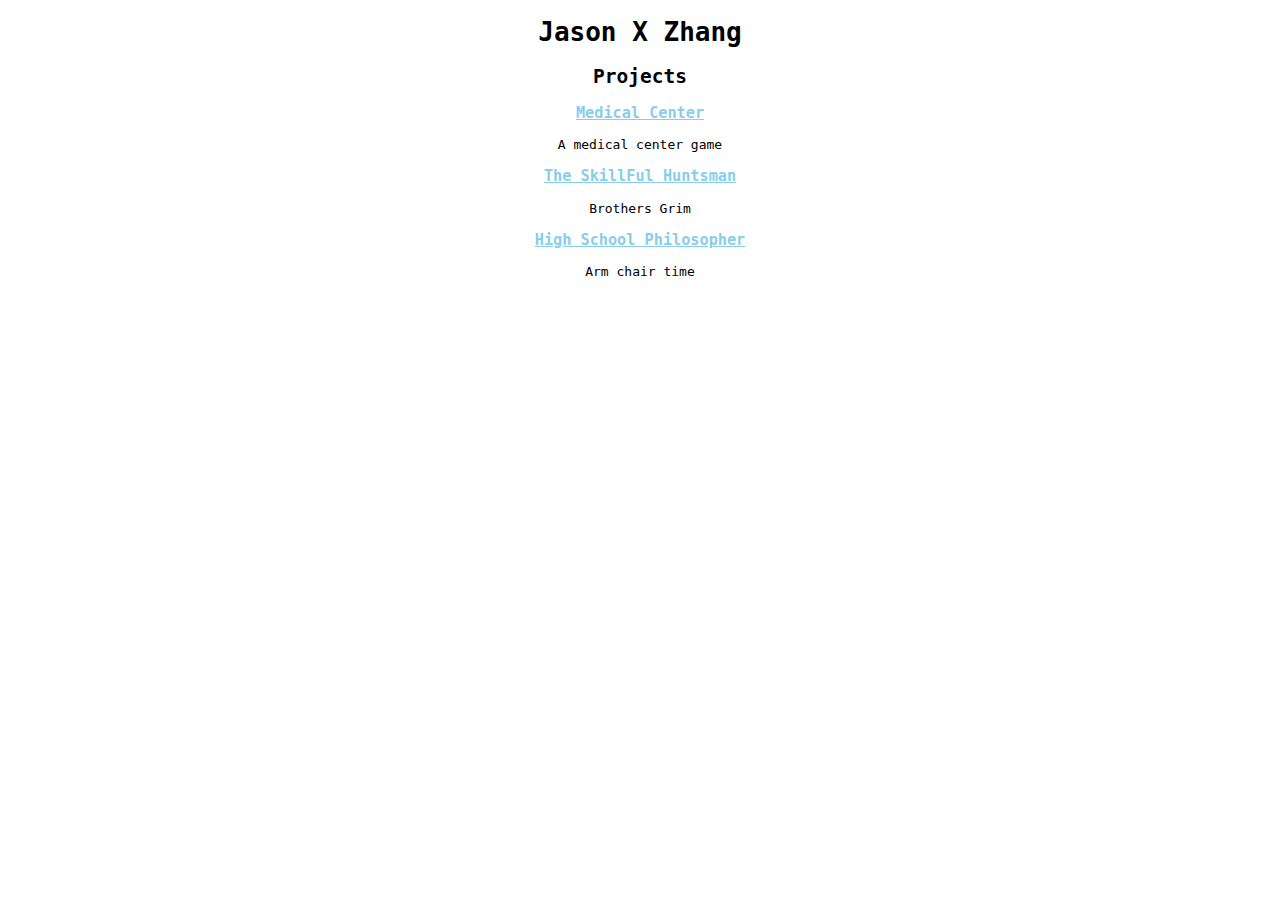
==== index.html @ 8e19af1a "testing stuff" ====
<!doctype html>
<html>
    <head>
        <title>ZXJ</title>
        <link href="style.css" rel="stylesheet" type="text/css">
    </head>
    <body>
        <div>
            <h1>Jason X Zhang</h1>
        </div>
        <!--
        <nav>
            <a href="index.html" class="NavItem">HOME</a>
            <a href="#projects" class="NavItem">PROJECTS</a>
        </nav>
        -->
        <div id="projects">
            <h2>Projects</h2>
            <div class="ProjectGroup">
                <div class="ProjectItem">
                    <h3><a href="">Medical Center</a></h3>
                    <p>
                       A medical center game
                    </p>
                </div>
                <div class="ProjectItem">
                    <h3><a href="">The SkillFul Huntsman</a></h3>
                    <p>
                        Brothers Grim
                    </p>
                </div>
                <div class="ProjectItem">
                    <h3><a href="">High School Philosopher</a></h3>
                    <p>
                        Arm chair time
                    </p>
                </div>
            </div>
        </div>
    </body>
</html>
---- style.css ----
* {
    font-family: monospace;
}

body {
    background-color: white;
    text-align: center;
}

nav {
    font-size: 24px;
}

a {
    color: skyblue;
}

.ProjectGroup {
    
}

.ProjectItem {
    
}

.NavItem {
    text-decoration: none;
    color: black;
}
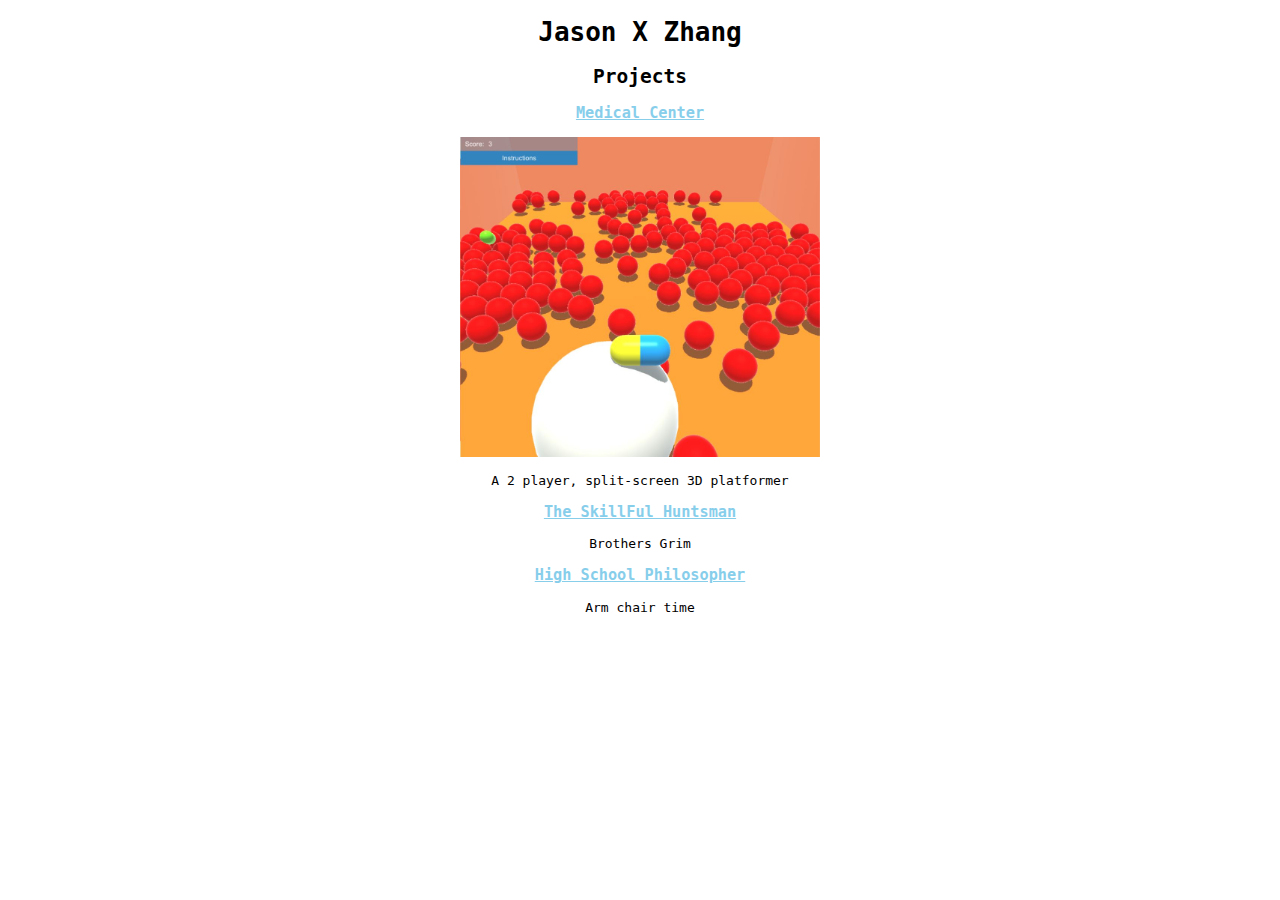
==== commit 633a9444: "Still testing stuff" ====
--- a/index.html
+++ b/index.html
@@ -18,9 +18,10 @@
             <h2>Projects</h2>
             <div class="ProjectGroup">
                 <div class="ProjectItem">
-                    <h3><a href="">Medical Center</a></h3>
+                    <h3><a href="https://github.com/zxj001/MedicalCenter">Medical Center</a></h3>
+                    <img src="medicalcenter.jpg" alt="Medical Center" width=360px>
                     <p>
-                       A medical center game
+                       A 2 player, split-screen 3D platformer
                     </p>
                 </div>
                 <div class="ProjectItem">
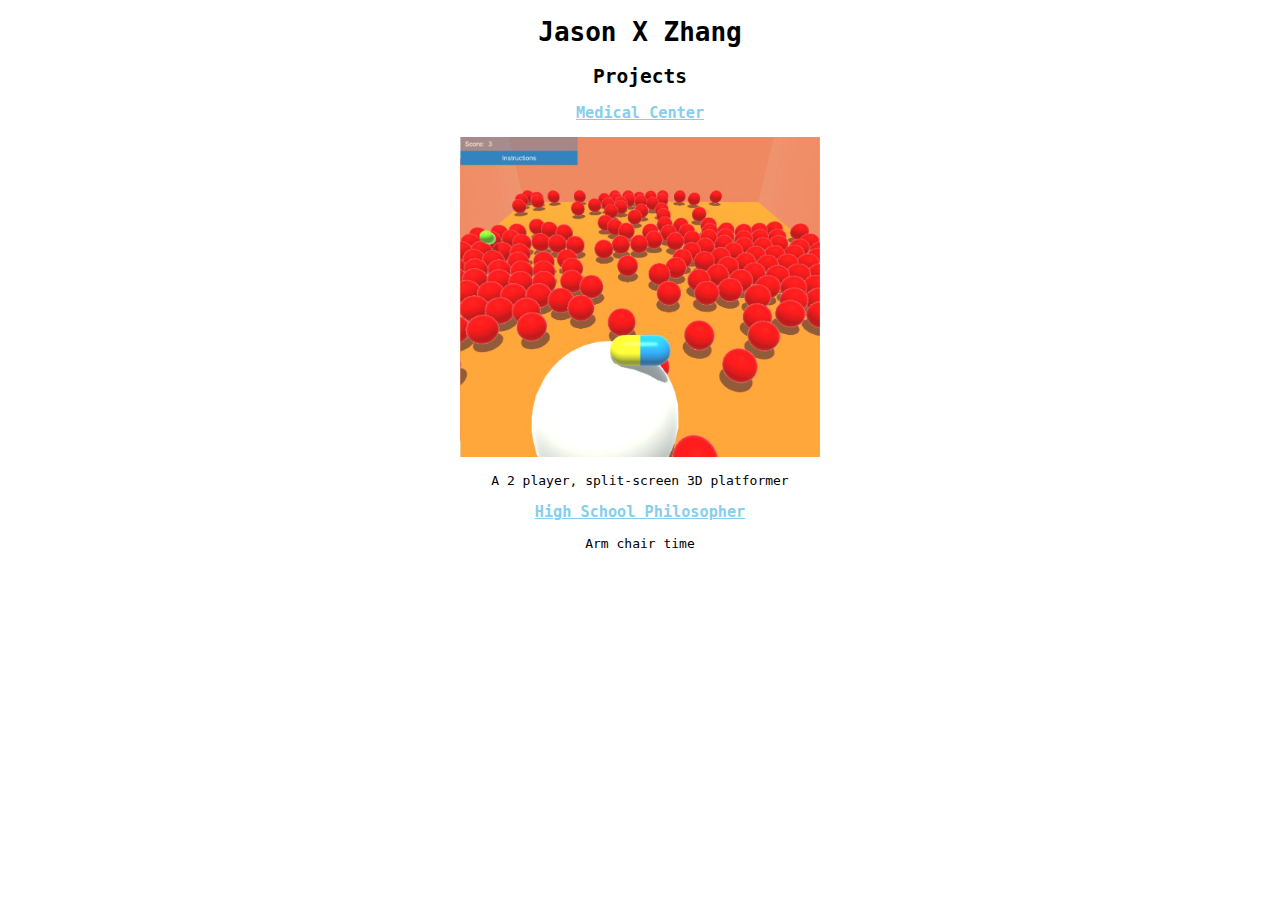
==== commit 5c8d5326: "Testing Second HTML" ====
--- a/index.html
+++ b/index.html
@@ -18,24 +18,26 @@
             <h2>Projects</h2>
             <div class="ProjectGroup">
                 <div class="ProjectItem">
-                    <h3><a href="https://github.com/zxj001/MedicalCenter">Medical Center</a></h3>
+                    <h3><a href="MedicalCenterWebBuild.html">Medical Center</a></h3>
                     <img src="medicalcenter.jpg" alt="Medical Center" width=360px>
                     <p>
                        A 2 player, split-screen 3D platformer
                     </p>
                 </div>
+                 <div class="ProjectItem">
+                    <h3><a href="https://github.com/zxj001/HighSchoolPhilosopher">High School Philosopher</a></h3>
+                    <p>
+                        Arm chair time
+                    </p>
+                </div>
+                <!--
                 <div class="ProjectItem">
                     <h3><a href="">The SkillFul Huntsman</a></h3>
                     <p>
                         Brothers Grim
                     </p>
-                </div>
-                <div class="ProjectItem">
-                    <h3><a href="">High School Philosopher</a></h3>
-                    <p>
-                        Arm chair time
-                    </p>
-                </div>
+                </div> 
+                -->
             </div>
         </div>
     </body>
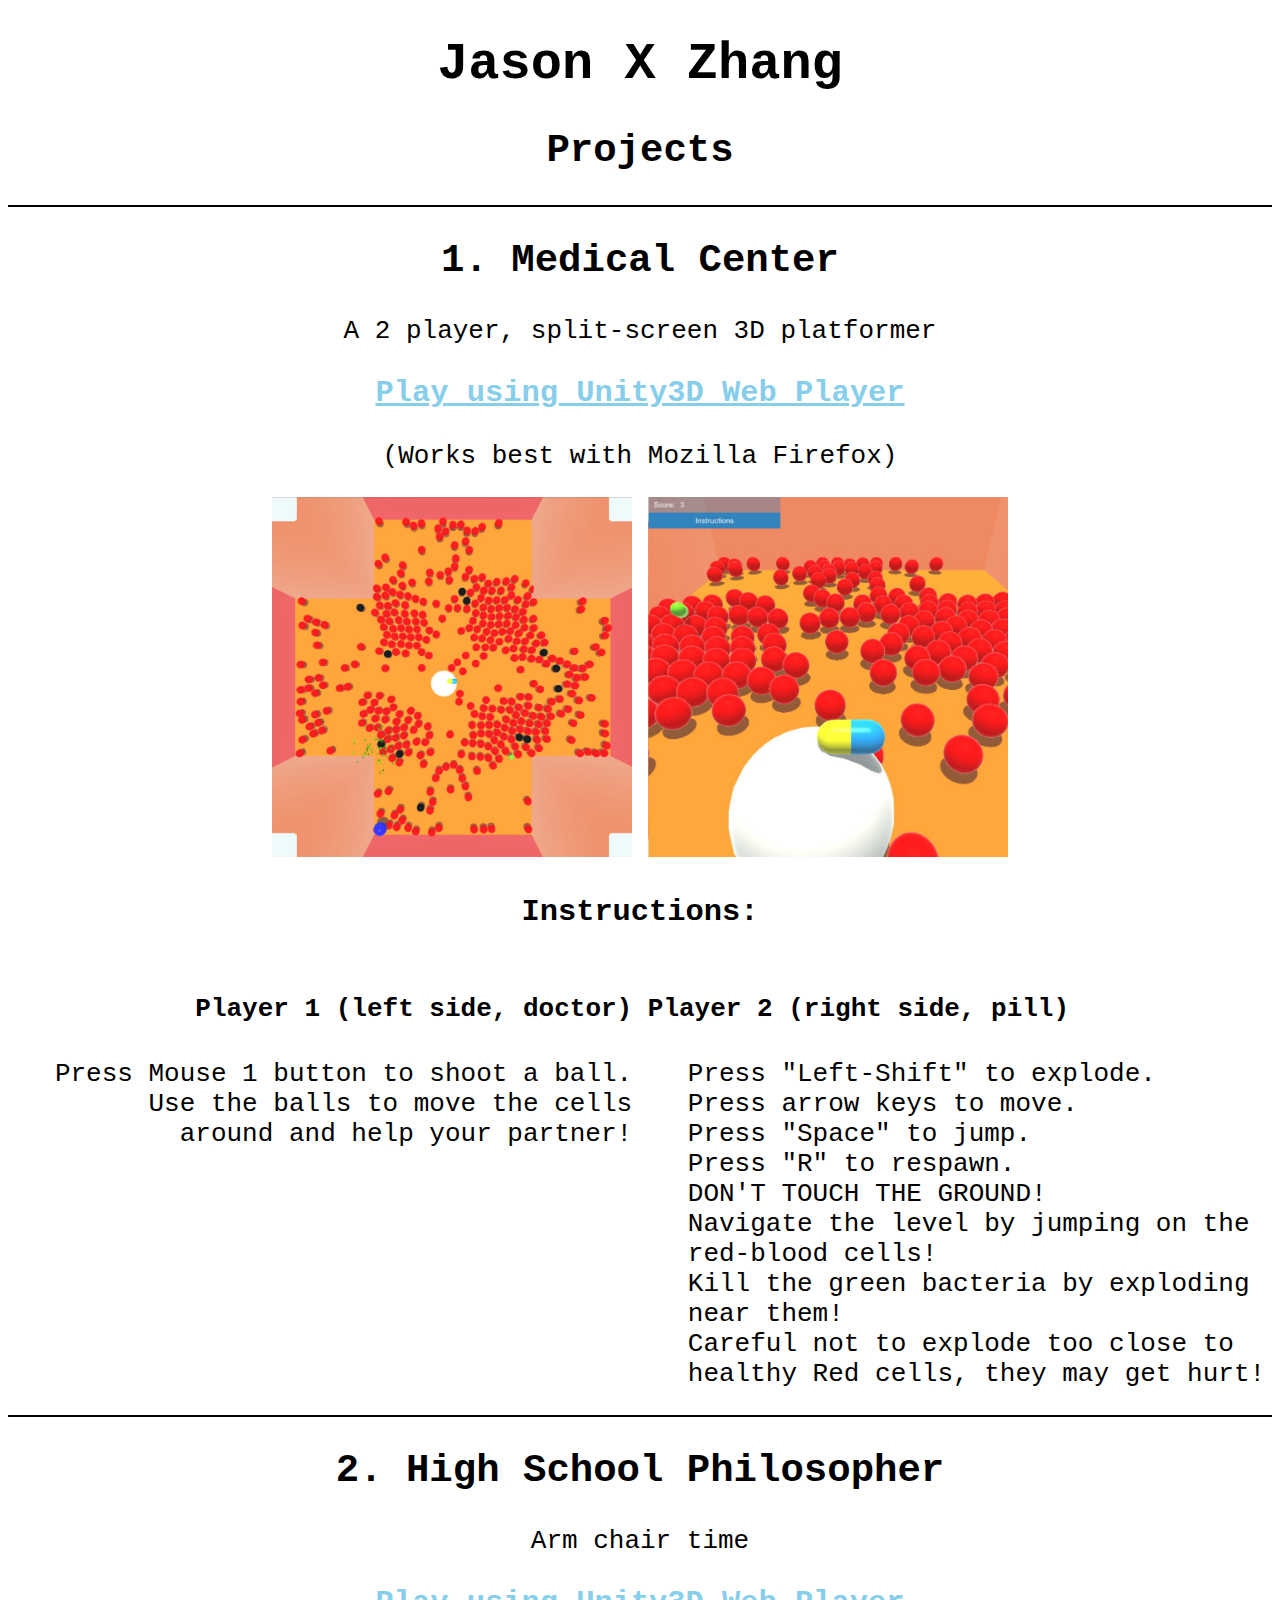
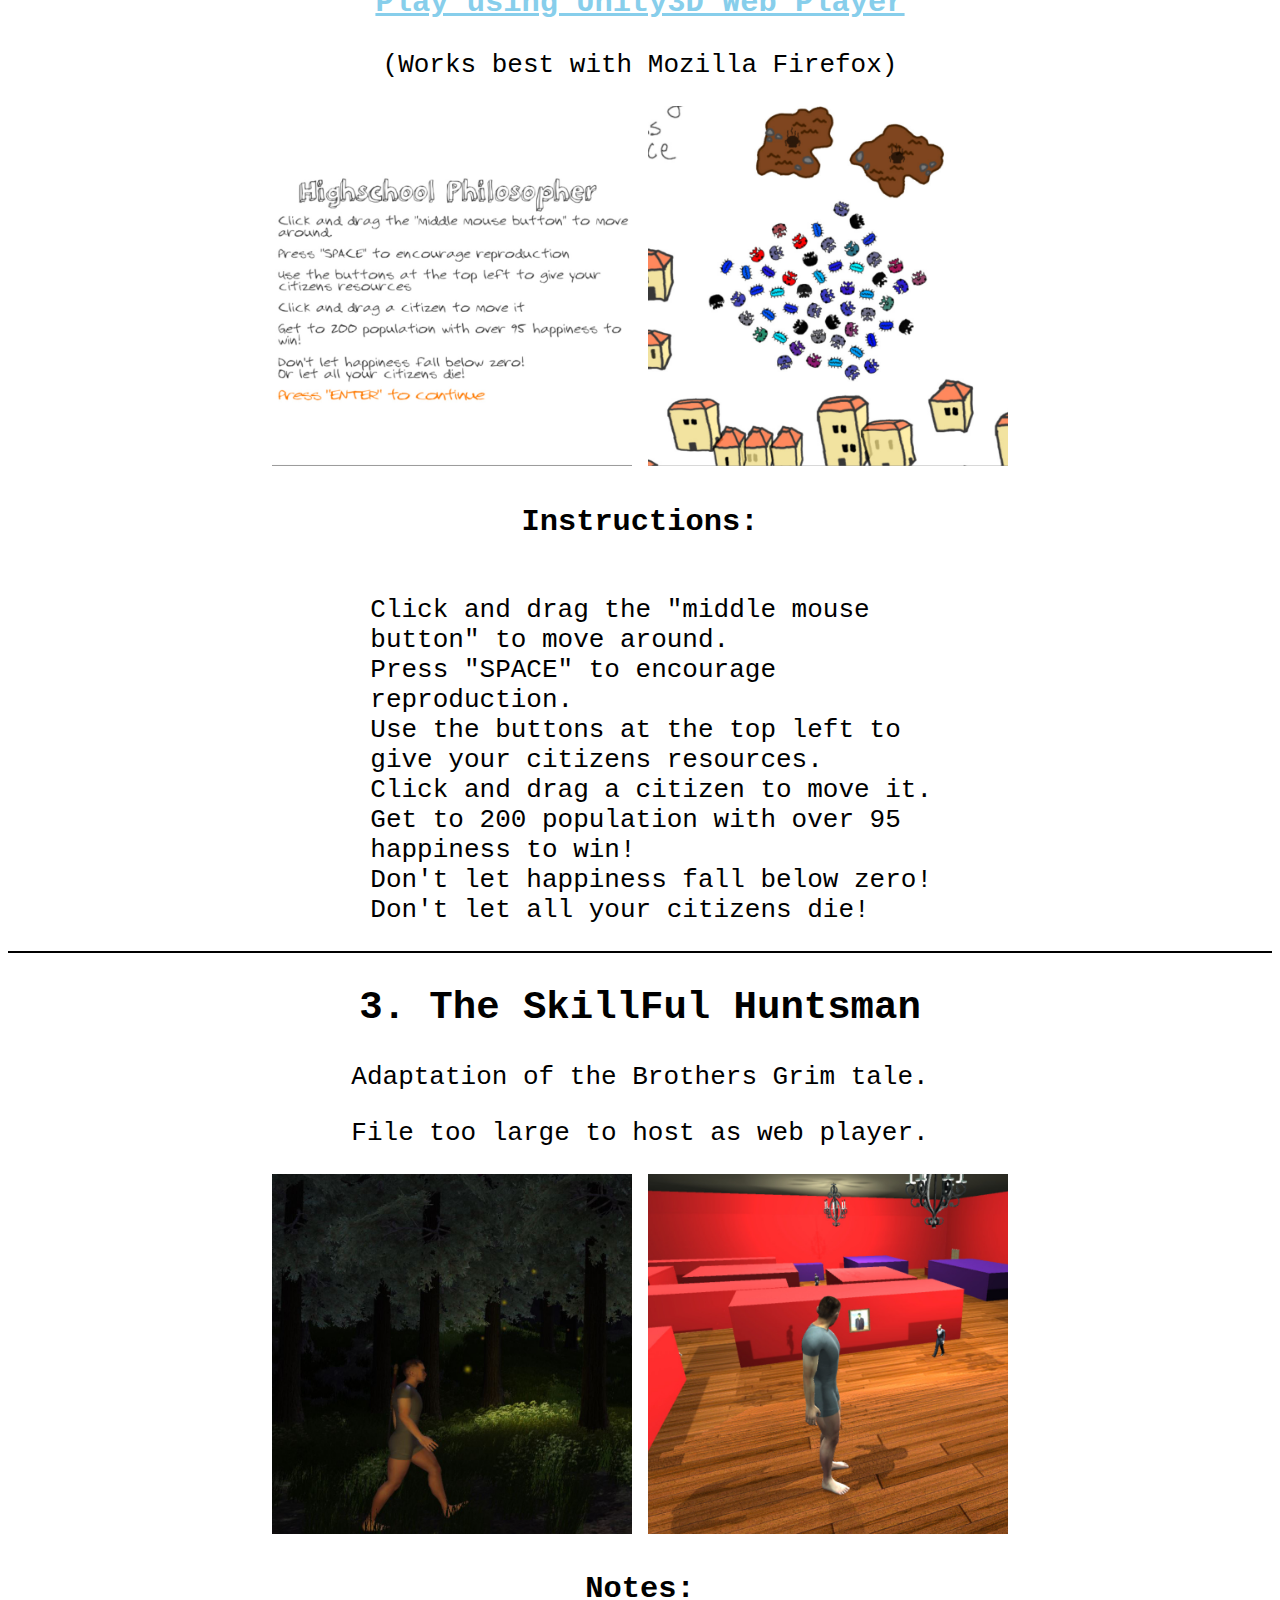
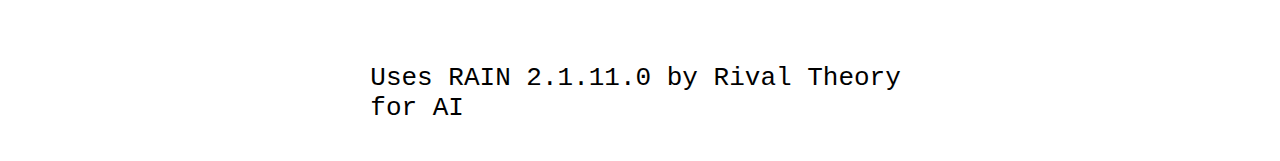
==== commit 622b7a77: "Experimenting" ====
--- a/index.html
+++ b/index.html
@@ -1,7 +1,7 @@
 <!doctype html>
 <html>
     <head>
-        <title>ZXJ</title>
+        <title>Jason X Zhang's Projects</title>
         <link href="style.css" rel="stylesheet" type="text/css">
     </head>
     <body>
@@ -18,26 +18,86 @@
             <h2>Projects</h2>
             <div class="ProjectGroup">
                 <div class="ProjectItem">
-                    <h3><a href="MedicalCenterWebBuild.html">Medical Center</a></h3>
-                    <img src="medicalcenter.jpg" alt="Medical Center" width=360px>
+                    <h2>1. Medical Center</h2>
                     <p>
                        A 2 player, split-screen 3D platformer
                     </p>
+                    <h3><a href="MedicalCenterWebBuild/MedicalCenterWebBuild.html">Play using Unity3D Web Player</a></h3>
+                    <p class="Note">
+                       (Works best with Mozilla Firefox)
+                    </p>
+                    <img src="medicalcenter-2.jpg" alt="Medical Center" width=360px>
+                    <img src="medicalcenter-1.jpg" alt="Medical Center" width=360px>
+                    
+                    <h3>Instructions:</h3>
+                    <div class="Instructions">
+                        <div class="Col" id="col-left">
+                            <h4>Player 1 (left side, doctor)</h4>
+                            <ul>
+                                <li>Press Mouse 1 button to shoot a ball.</li>
+                                <li>Use the balls to move the cells around and help your partner!</li>
+                            </ul>
+                        </div>
+                        <div class="Col" id="col-right">
+                            <h4>Player 2 (right side, pill)</h4>
+                            <ul>
+                                <li>Press "Left-Shift" to explode.</li>
+                                <li>Press arrow keys to move.</li>
+                                <l1>Press "Space" to jump.</l1>
+                                <li>Press "R" to respawn.</li>
+                                <li>DON'T TOUCH THE GROUND!</li>
+                                <li>Navigate the level by jumping on the red-blood cells!</li>
+                                <li>Kill the green bacteria by exploding near them!</li>
+                                <li>Careful not to explode too close to healthy Red cells, they may get hurt!</li>
+                            </ul> 
+                        </div>
+                    </div>
                 </div>
                  <div class="ProjectItem">
-                    <h3><a href="https://github.com/zxj001/HighSchoolPhilosopher">High School Philosopher</a></h3>
+                    <h2>2. High School Philosopher</h2>
                     <p>
                         Arm chair time
                     </p>
+                    <h3><a href="HighSchoolPhilosopherWebBuild/HighSchoolPhilosopherWebBuild.html">Play using Unity3D Web Player</a></h3>
+                    <p class="Note">
+                       (Works best with Mozilla Firefox)
+                    </p>
+                    <img src="highschoolphilosopher-1.jpg" alt="High School Philosopher" width=360px>
+                    <img src="highschoolphilosopher-2.jpg" alt="High School Philosopher" width=360px>
+                     <h3>Instructions:</h3>
+                     <div class="Instructions">
+                        <div class="Col" id="col-right">
+                            <ul>
+                                <li>Click and drag the "middle mouse button" to move around.</li>
+                                <li>Press "SPACE" to encourage reproduction.</li>
+                                <li>Use the buttons at the top left to give your citizens resources.</li>
+                                <li>Click and drag a citizen to move it.</li>
+                                <li>Get to 200 population with over 95 happiness to win!</li>
+                                <li>Don't let happiness fall below zero!</li>
+                                <li>Don't let all your citizens die!</li>
+                            </ul>
+                        </div>
+                     </div>
                 </div>
-                <!--
                 <div class="ProjectItem">
-                    <h3><a href="">The SkillFul Huntsman</a></h3>
+                    <h2>3. The SkillFul Huntsman</h2>
                     <p>
-                        Brothers Grim
+                        Adaptation of the Brothers Grim tale.
                     </p>
+                    <p>
+                        File too large to host as web player.
+                    </p>
+                    <img src="theskillfulhuntsman-1.JPG" alt="The Skillful Huntsman" width=360px>
+                    <img src="theskillfulhuntsman-2.jpg" alt="The Skillful Huntsman" width=360px>
+                    <h3>Notes:</h3>
+                    <div class="Instructions">
+                        <div class="Col" id="col-right">
+                            <ul>
+                                <li>Uses RAIN 2.1.11.0 by Rival Theory for AI</li>
+                            </ul>
+                        </div>
+                     </div>
                 </div> 
-                -->
             </div>
         </div>
     </body>
--- a/style.css
+++ b/style.css
@@ -5,6 +5,7 @@
 body {
     background-color: white;
     text-align: center;
+    font-size: 2em;
 }
 
 nav {
@@ -14,16 +15,32 @@
 a {
     color: skyblue;
 }
+ul {
+    list-style: none;
+}
 
 .ProjectGroup {
     
 }
 
 .ProjectItem {
-    
+    border-top: 2px solid black;
 }
 
 .NavItem {
     text-decoration: none;
     color: black;
+}
+.Instructions {
+}
+.Col {
+    vertical-align: top;
+    display: inline-block;
+    width: 49%;
+}
+#col-left {
+    text-align: right;
+}
+#col-right {
+    text-align: left;
 }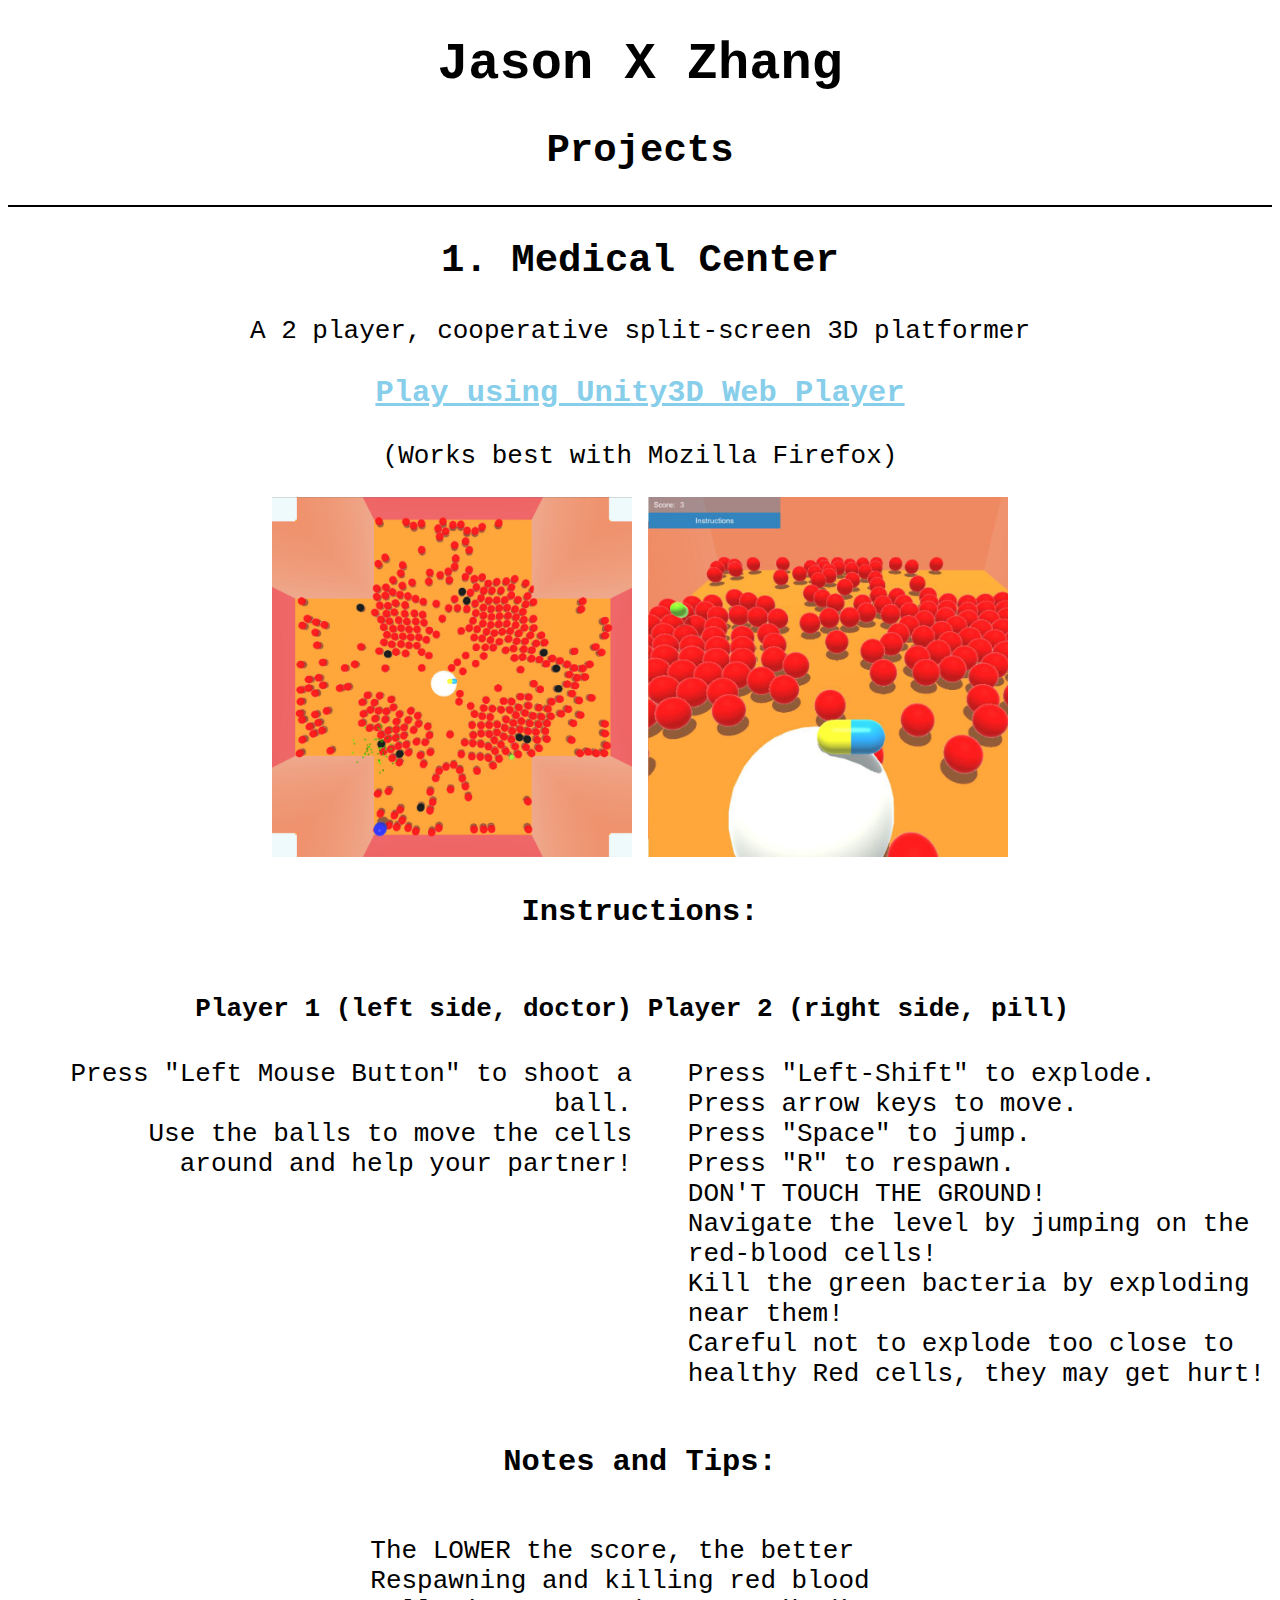
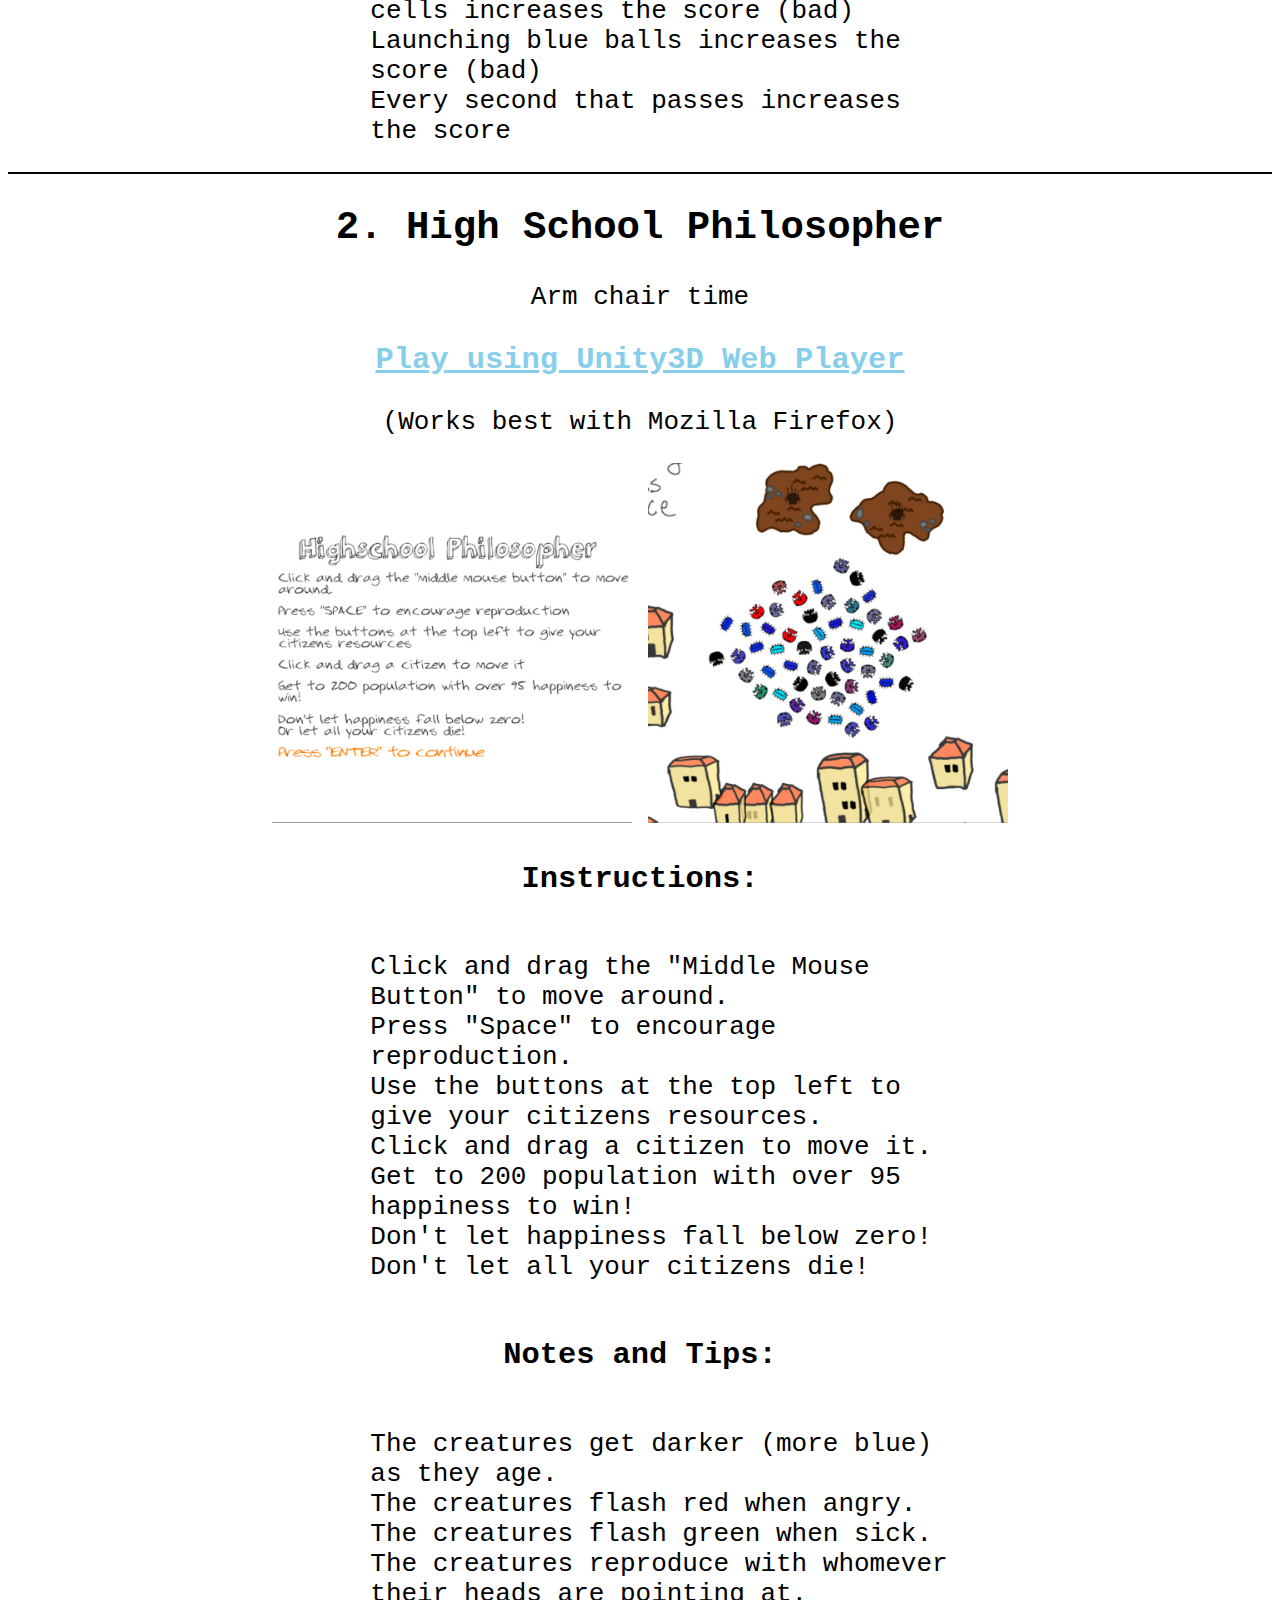
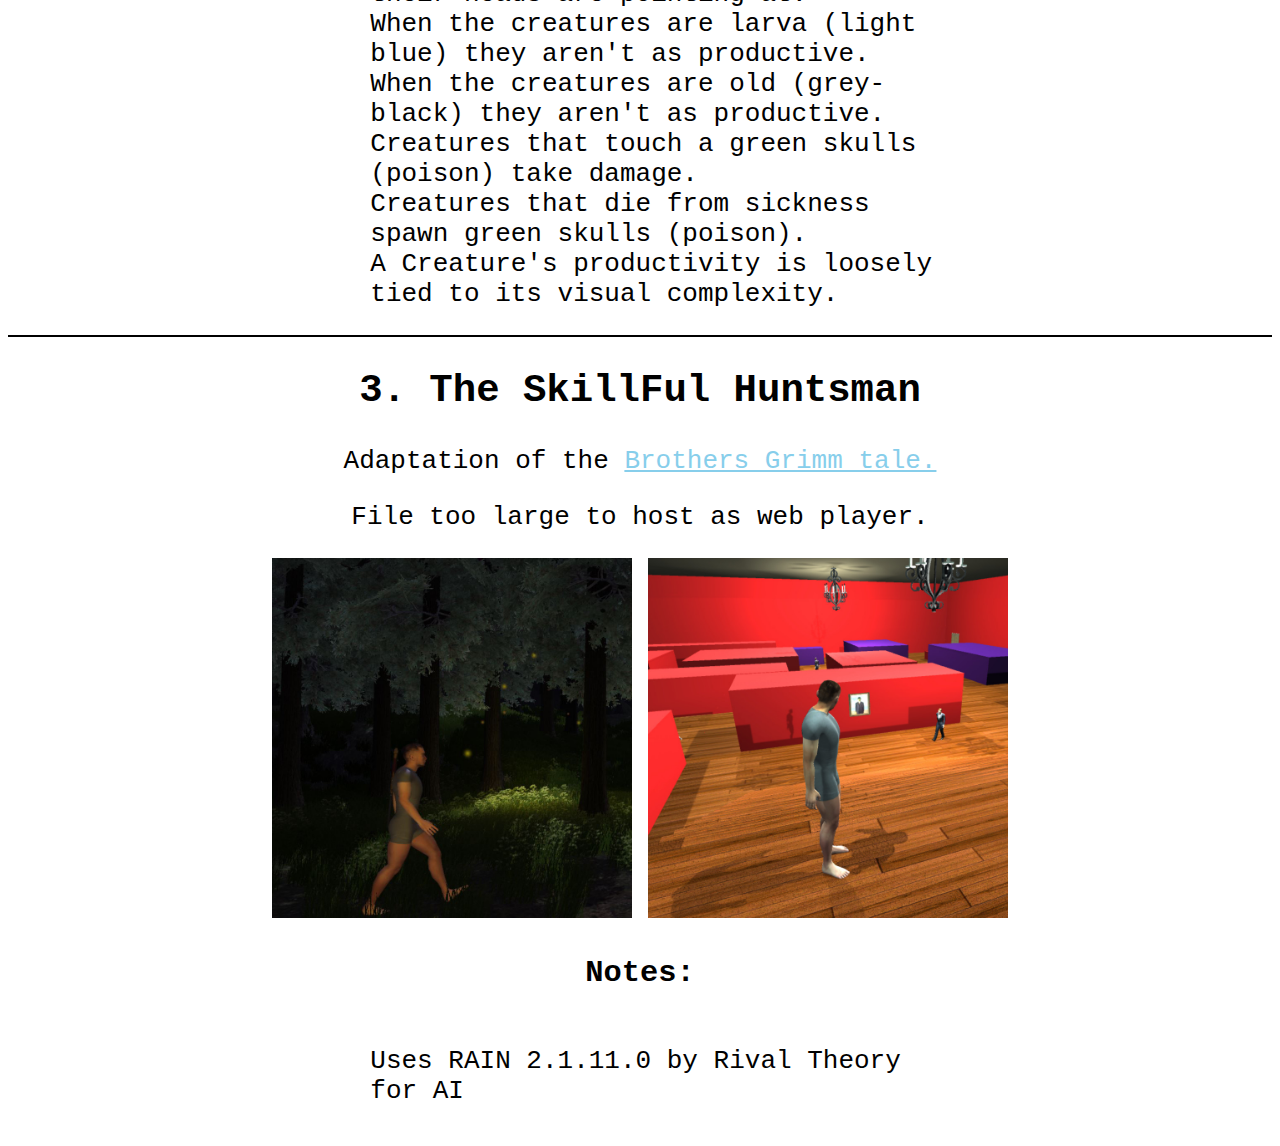
==== commit 9eb56927: "Minor edits to HTML file" ====
--- a/index.html
+++ b/index.html
@@ -20,7 +20,7 @@
                 <div class="ProjectItem">
                     <h2>1. Medical Center</h2>
                     <p>
-                       A 2 player, split-screen 3D platformer
+                       A 2 player, cooperative split-screen 3D platformer
                     </p>
                     <h3><a href="MedicalCenterWebBuild/MedicalCenterWebBuild.html">Play using Unity3D Web Player</a></h3>
                     <p class="Note">
@@ -34,7 +34,7 @@
                         <div class="Col" id="col-left">
                             <h4>Player 1 (left side, doctor)</h4>
                             <ul>
-                                <li>Press Mouse 1 button to shoot a ball.</li>
+                                <li>Press "Left Mouse Button" to shoot a ball.</li>
                                 <li>Use the balls to move the cells around and help your partner!</li>
                             </ul>
                         </div>
@@ -52,6 +52,17 @@
                             </ul> 
                         </div>
                     </div>
+                    <h3>Notes and Tips:</h3>
+                    <div class="Instructions">
+                        <div class="Col" id="col-right">
+                            <ul>
+                                <li>The LOWER the score, the better</li>
+                                <li>Respawning and killing red blood cells increases the score (bad)</li>
+                                <li>Launching blue balls increases the score (bad)</li>
+                                <li>Every second that passes increases the score</li>
+                            </ul> 
+                        </div>
+                    </div>
                 </div>
                  <div class="ProjectItem">
                     <h2>2. High School Philosopher</h2>
@@ -64,12 +75,12 @@
                     </p>
                     <img src="highschoolphilosopher-1.jpg" alt="High School Philosopher" width=360px>
                     <img src="highschoolphilosopher-2.jpg" alt="High School Philosopher" width=360px>
-                     <h3>Instructions:</h3>
-                     <div class="Instructions">
+                    <h3>Instructions:</h3>
+                    <div class="Instructions">
                         <div class="Col" id="col-right">
                             <ul>
-                                <li>Click and drag the "middle mouse button" to move around.</li>
-                                <li>Press "SPACE" to encourage reproduction.</li>
+                                <li>Click and drag the "Middle Mouse Button" to move around.</li>
+                                <li>Press "Space" to encourage reproduction.</li>
                                 <li>Use the buttons at the top left to give your citizens resources.</li>
                                 <li>Click and drag a citizen to move it.</li>
                                 <li>Get to 200 population with over 95 happiness to win!</li>
@@ -77,12 +88,28 @@
                                 <li>Don't let all your citizens die!</li>
                             </ul>
                         </div>
-                     </div>
+                    </div>
+                    <h3>Notes and Tips:</h3>
+                    <div class="Instructions">
+                        <div class="Col" id="col-right">
+                            <ul>
+                                <li>The creatures get darker (more blue) as they age.</li>
+                                <li>The creatures flash red when angry.</li>
+                                <l1>The creatures flash green when sick.</l1>
+                                <li>The creatures reproduce with whomever their heads are pointing at.</li>
+                                <li>When the creatures are larva (light blue) they aren't as productive.</li>
+                                <li>When the creatures are old (grey-black) they aren't as productive.</li>
+                                <li>Creatures that touch a green skulls (poison) take damage.</li>
+                                <li>Creatures that die from sickness spawn green skulls (poison).</li>
+                                <li>A Creature's productivity is loosely tied to its visual complexity.</li>
+                            </ul> 
+                        </div>
+                    </div>
                 </div>
                 <div class="ProjectItem">
                     <h2>3. The SkillFul Huntsman</h2>
                     <p>
-                        Adaptation of the Brothers Grim tale.
+                        Adaptation of the <a href="https://www.cs.cmu.edu/~spok/grimmtmp/085.txt">Brothers Grimm tale.</a>
                     </p>
                     <p>
                         File too large to host as web player.
--- a/style.css
+++ b/style.css
@@ -1,13 +1,11 @@
 * {
     font-family: monospace;
 }
-
 body {
     background-color: white;
     text-align: center;
     font-size: 2em;
 }
-
 nav {
     font-size: 24px;
 }
@@ -22,11 +20,9 @@
 .ProjectGroup {
     
 }
-
 .ProjectItem {
     border-top: 2px solid black;
 }
-
 .NavItem {
     text-decoration: none;
     color: black;
@@ -38,6 +34,7 @@
     display: inline-block;
     width: 49%;
 }
+
 #col-left {
     text-align: right;
 }
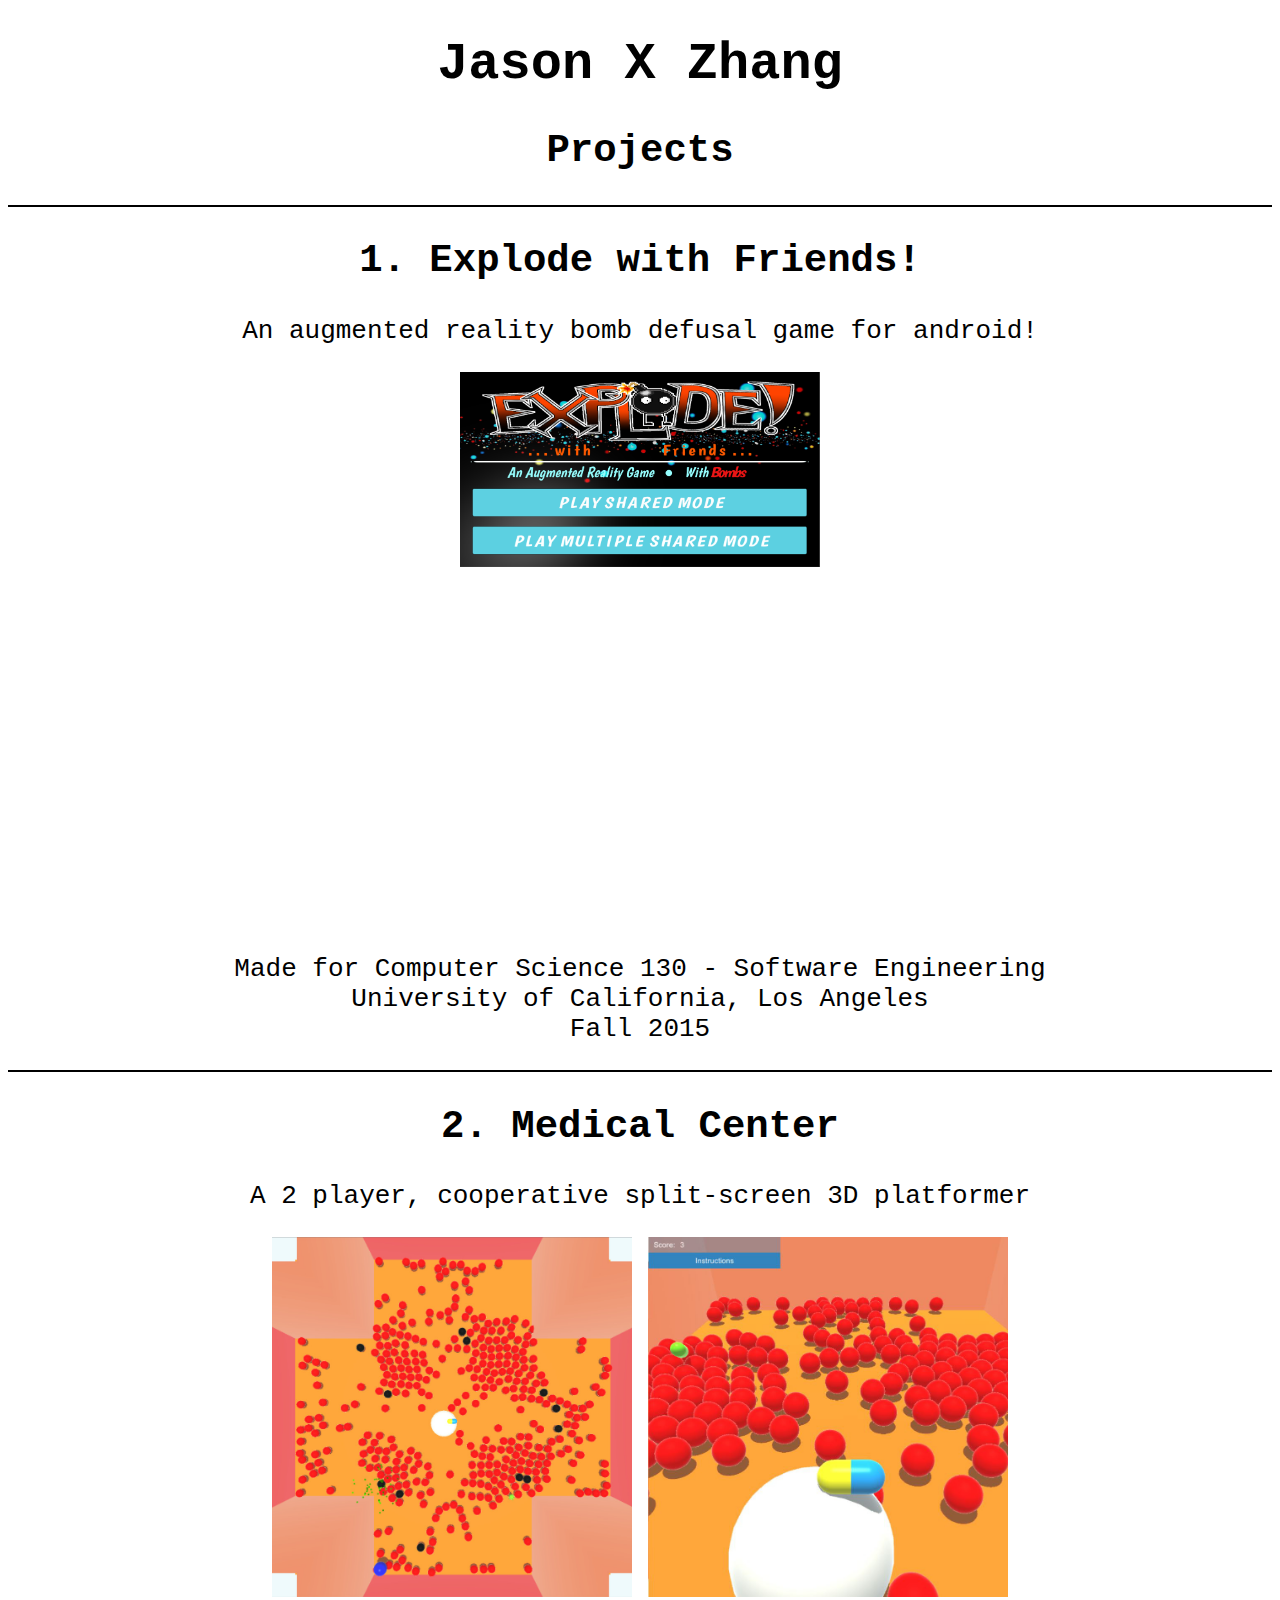
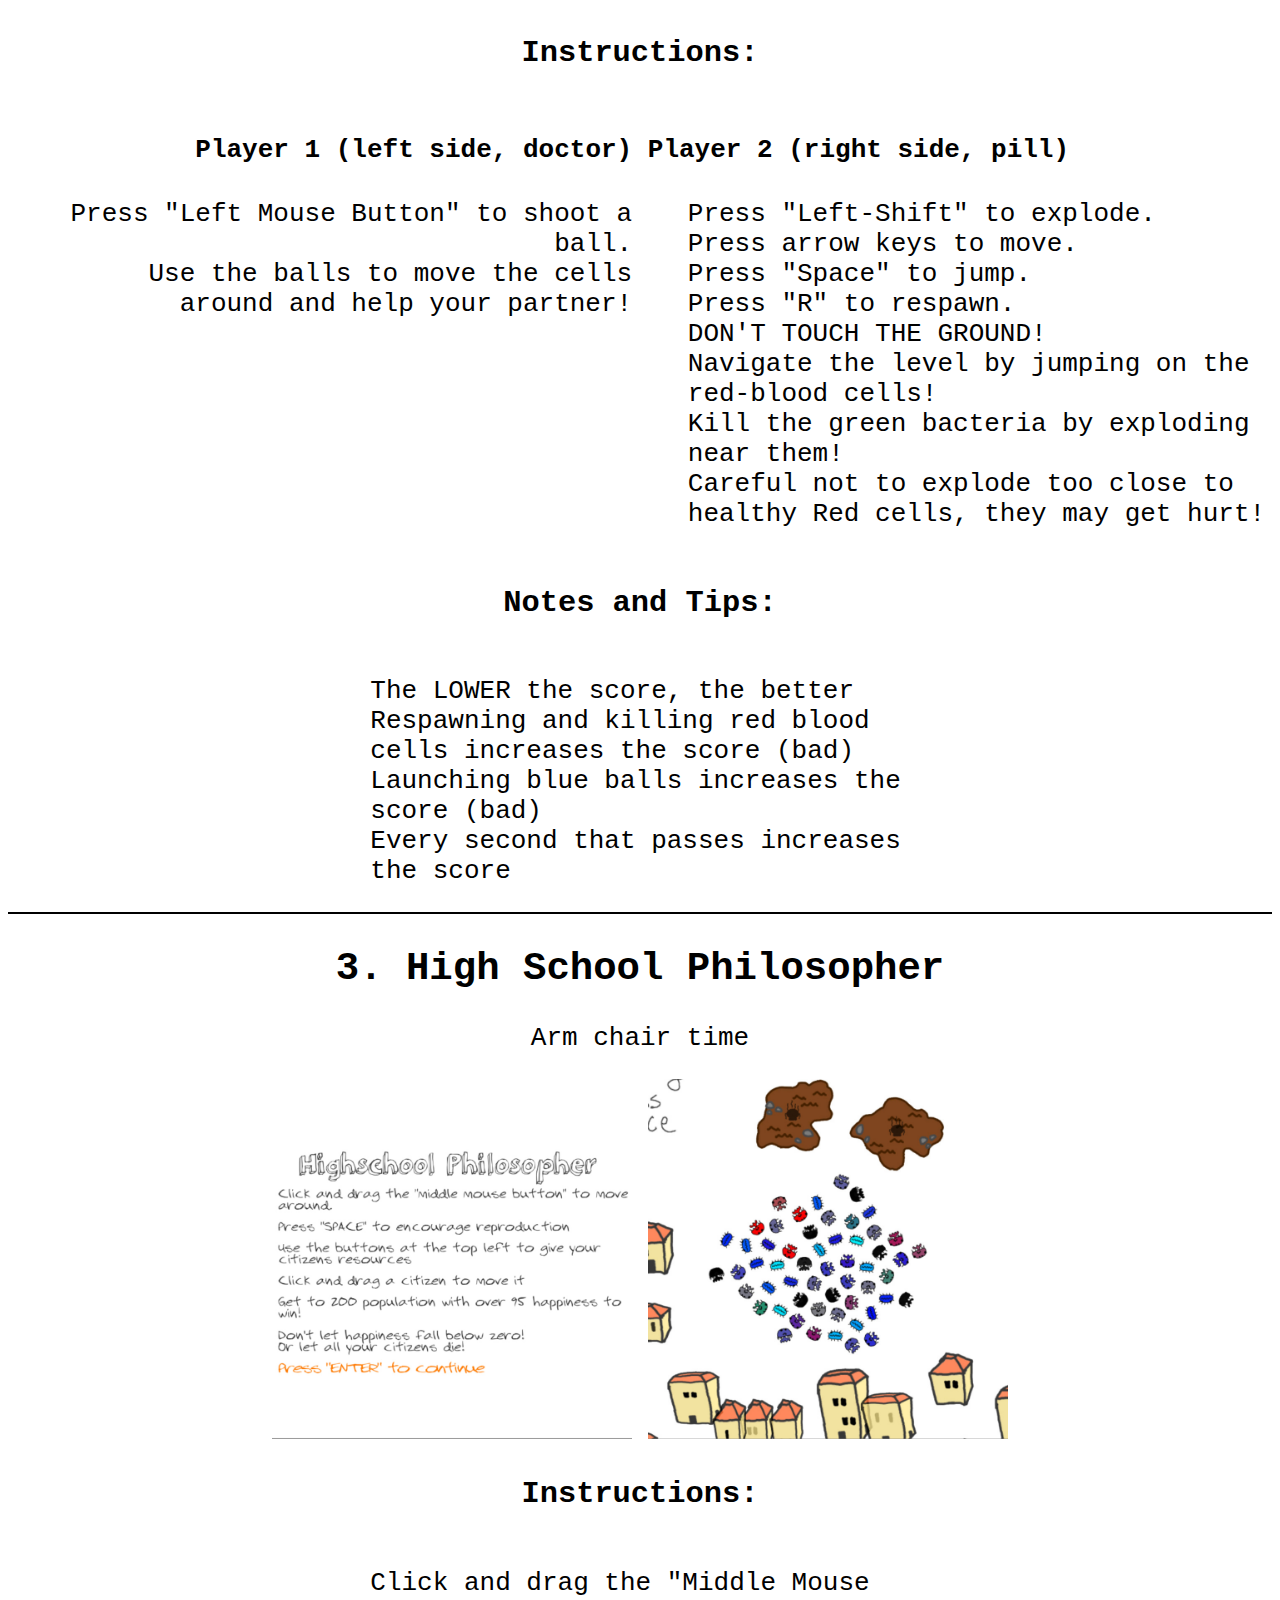
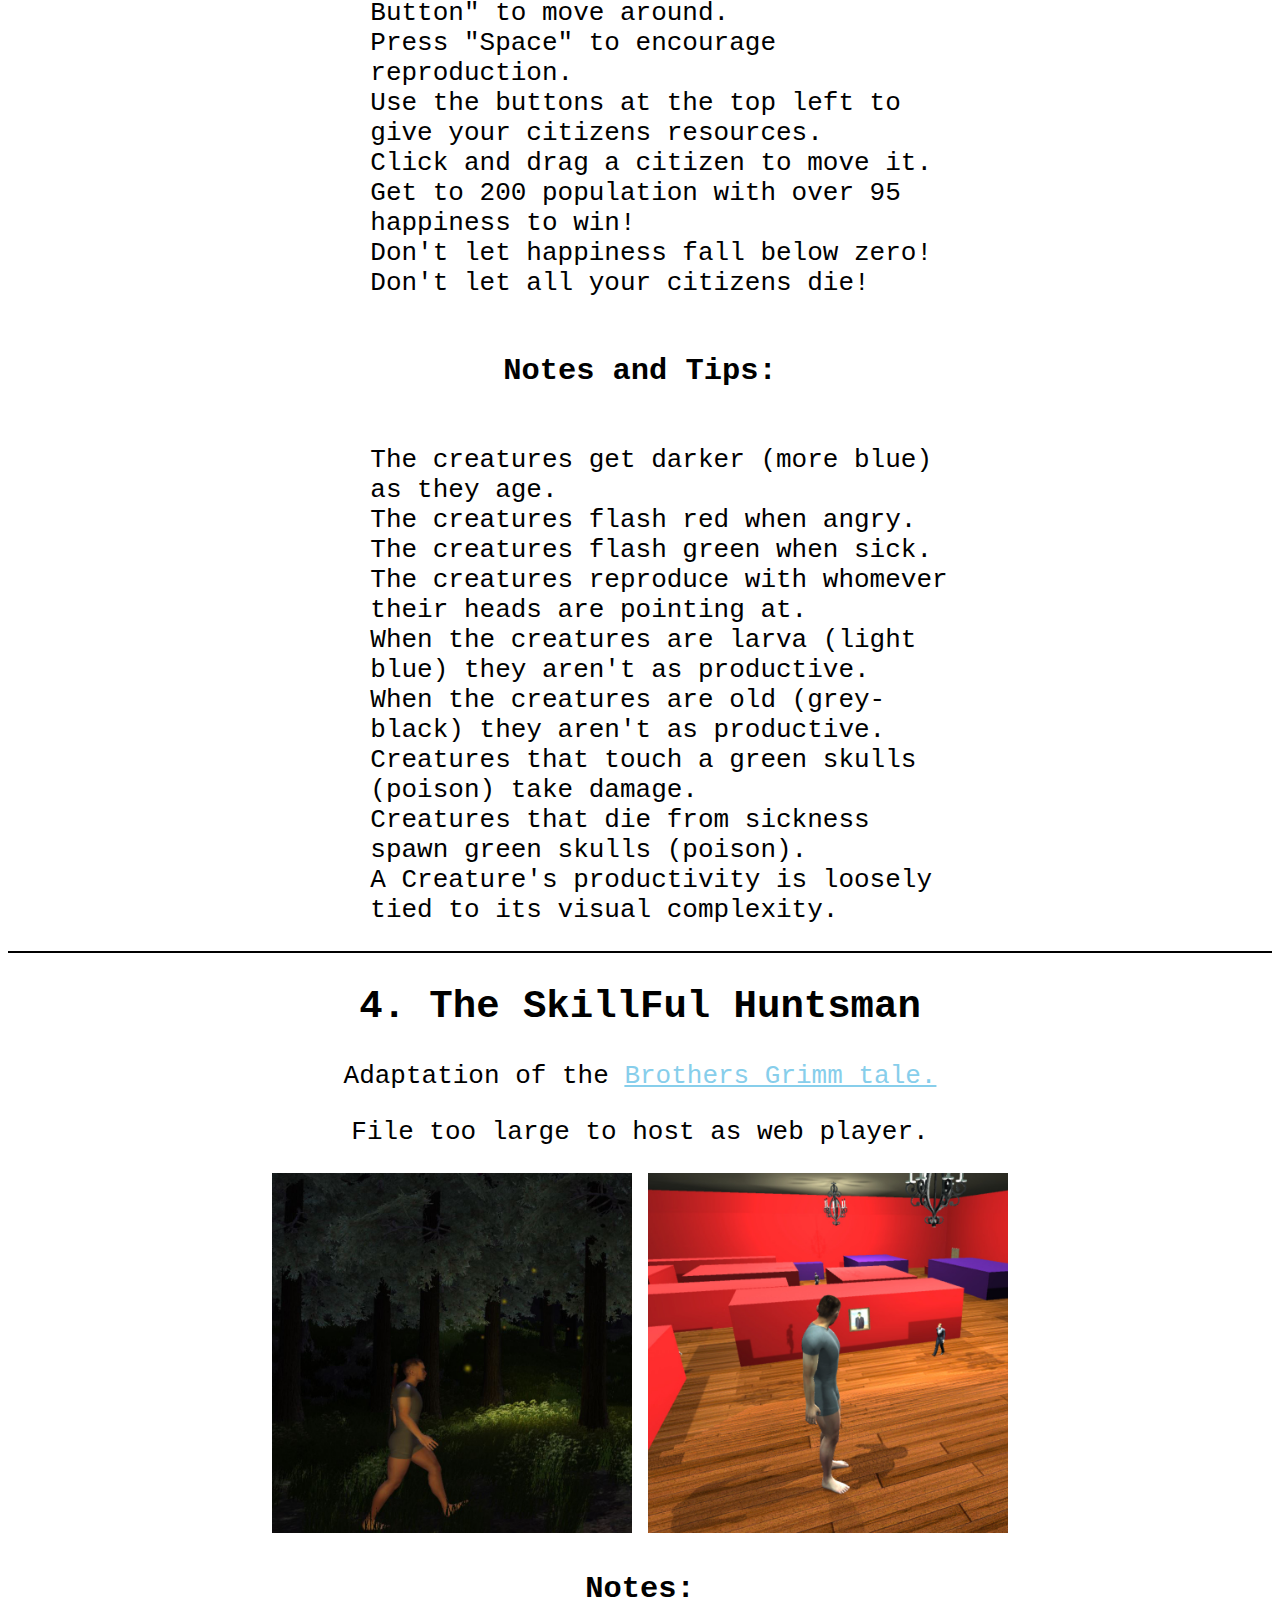
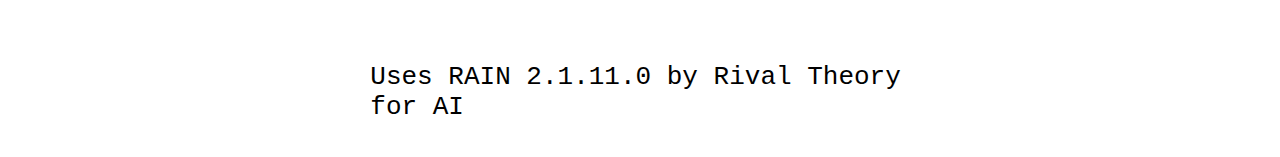
==== commit be09abcf: "Added Explode with Friends!" ====
--- a/index.html
+++ b/index.html
@@ -18,14 +18,32 @@
             <h2>Projects</h2>
             <div class="ProjectGroup">
                 <div class="ProjectItem">
-                    <h2>1. Medical Center</h2>
+                    <h2>1. Explode with Friends!</h2>
+                    <p>
+                       An augmented reality bomb defusal game for android!
+                    </p>
+                    <img src="ExplodeWithFriends1.PNG" alt="Explode with Friends!" width=360px>
+                    <p>
+                        <iframe width="560" height="315" src="https://www.youtube.com/embed/gfWgMs94blE" frameborder="0" allowfullscreen></iframe>
+                        <br><br>
+                        Made for Computer Science 130 - Software Engineering
+                        <br>
+                        University of California, Los Angeles
+                        <br>
+                        Fall 2015
+                    </p>
+                </div>
+                <div class="ProjectItem">
+                    <h2>2. Medical Center</h2>
                     <p>
                        A 2 player, cooperative split-screen 3D platformer
                     </p>
+                    <!--
                     <h3><a href="MedicalCenterWebBuild/MedicalCenterWebBuild.html">Play using Unity3D Web Player</a></h3>
                     <p class="Note">
                        (Works best with Mozilla Firefox)
                     </p>
+                    -->
                     <img src="medicalcenter-2.jpg" alt="Medical Center" width=360px>
                     <img src="medicalcenter-1.jpg" alt="Medical Center" width=360px>
                     
@@ -65,14 +83,16 @@
                     </div>
                 </div>
                  <div class="ProjectItem">
-                    <h2>2. High School Philosopher</h2>
+                    <h2>3. High School Philosopher</h2>
                     <p>
                         Arm chair time
                     </p>
+                    <!--
                     <h3><a href="HighSchoolPhilosopherWebBuild/HighSchoolPhilosopherWebBuild.html">Play using Unity3D Web Player</a></h3>
                     <p class="Note">
                        (Works best with Mozilla Firefox)
                     </p>
+                    -->
                     <img src="highschoolphilosopher-1.jpg" alt="High School Philosopher" width=360px>
                     <img src="highschoolphilosopher-2.jpg" alt="High School Philosopher" width=360px>
                     <h3>Instructions:</h3>
@@ -107,7 +127,7 @@
                     </div>
                 </div>
                 <div class="ProjectItem">
-                    <h2>3. The SkillFul Huntsman</h2>
+                    <h2>4. The SkillFul Huntsman</h2>
                     <p>
                         Adaptation of the <a href="https://www.cs.cmu.edu/~spok/grimmtmp/085.txt">Brothers Grimm tale.</a>
                     </p>
